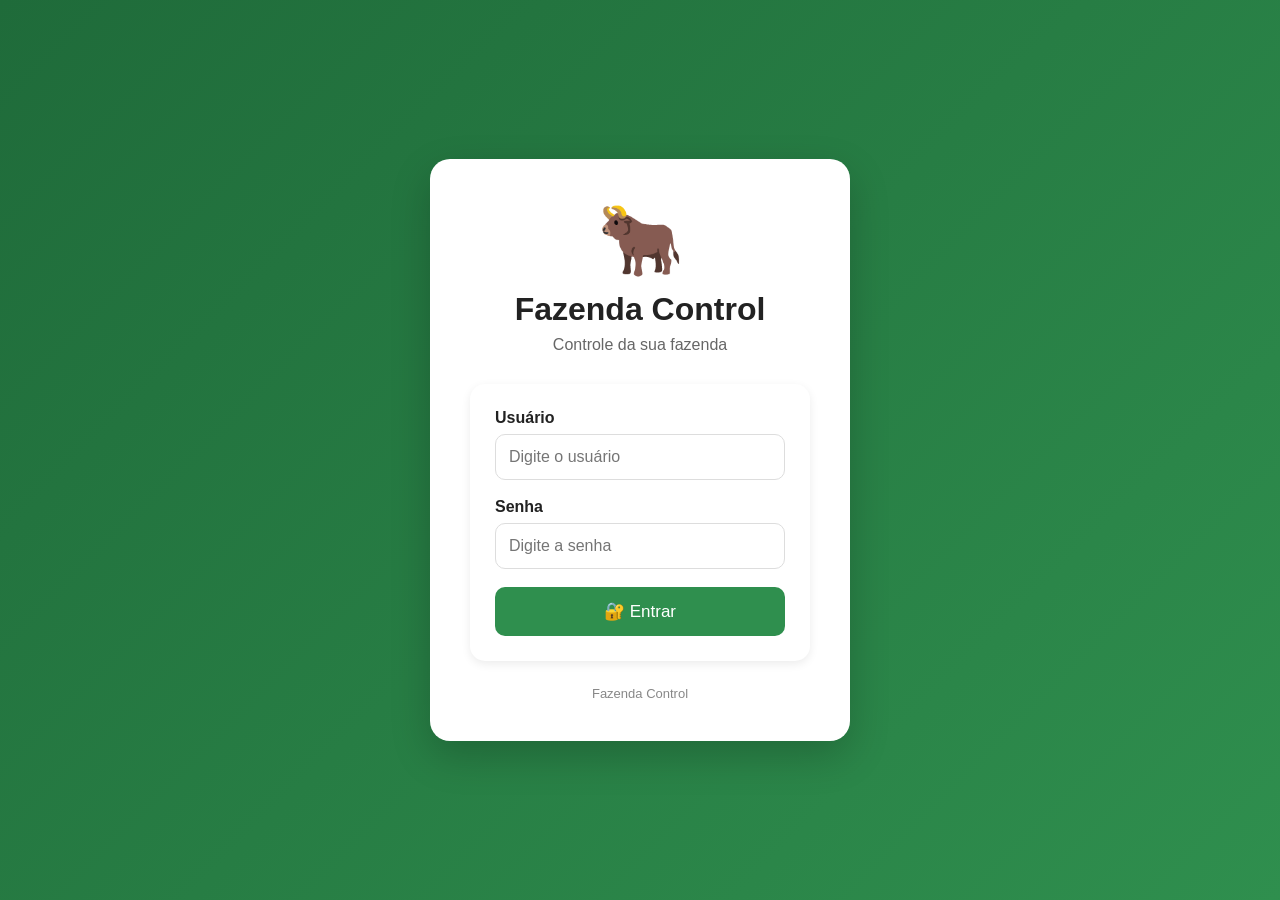
==== login.html @ cb074afe "Add files via upload" ====
<!DOCTYPE html>
<html lang="pt-BR">

<head>
    <meta charset="UTF-8">

    <meta
        name="viewport"
        content="width=device-width, initial-scale=1.0"
    >

    <title>Login - Fazenda Control</title>

    <link rel="stylesheet" href="style.css">
</head>

<body class="tela-login">

    <main class="login-container">

        <div class="login-logo">
            🐂
        </div>

        <h1>Fazenda Control</h1>

        <p class="login-subtitulo">
            Controle da sua fazenda
        </p>

        <form id="formLogin">

            <div class="campo">
                <label>Usuário</label>

                <input
                    type="text"
                    id="usuario"
                    placeholder="Digite o usuário"
                    required
                >
            </div>

            <div class="campo">
                <label>Senha</label>

                <input
                    type="password"
                    id="senha"
                    placeholder="Digite a senha"
                    required
                >
            </div>

            <button type="submit">
                🔐 Entrar
            </button>

        </form>

        <p class="login-info">
            Fazenda Control
        </p>

    </main>

    <script src="script.js"></script>

</body>

</html>
---- style.css ----
* {
    box-sizing: border-box;
    margin: 0;
    padding: 0;
}

body {
    font-family: Arial, sans-serif;
    background: #f4f6f3;
    color: #222;
}

header {
    background: #2f6b3f;
    color: white;
    padding: 25px;
}

header h1 {
    margin-bottom: 8px;
}

main {
    max-width: 900px;
    margin: auto;
    padding: 25px;
}

.boas-vindas {
    margin-bottom: 25px;
}

.boas-vindas h2 {
    margin-bottom: 8px;
}

.cards {
    display: grid;
    grid-template-columns: repeat(3, 1fr);
    gap: 15px;
    margin-bottom: 30px;
}

.card {
    background: white;
    padding: 25px;
    border-radius: 15px;
    text-align: center;
    box-shadow: 0 3px 10px rgba(0, 0, 0, 0.08);
}

.icone {
    font-size: 35px;
}

.card h3 {
    font-size: 30px;
    margin: 10px 0 5px;
}

.manejos {
    background: white;
    padding: 20px;
    border-radius: 15px;
    margin-bottom: 25px;
}

.manejos h2 {
    margin-bottom: 15px;
}

.manejo {
    display: flex;
    justify-content: space-between;
    padding: 15px 0;
    border-bottom: 1px solid #ddd;
}

.acoes {
    display: flex;
    gap: 15px;
}

button {
    flex: 1;
    padding: 15px;
    border: none;
    border-radius: 10px;
    background: #2f6b3f;
    color: white;
    font-size: 16px;
    cursor: pointer;
}

button:hover {
    opacity: 0.85;
}

@media (max-width: 600px) {

    .cards {
        grid-template-columns: 1fr;
    }

    .acoes {
        flex-direction: column;
    }
}.campo {
    margin-bottom: 18px;
}

.campo label {
    display: block;
    font-weight: bold;
    margin-bottom: 7px;
}

.campo input,
.campo select,
.campo textarea {
    width: 100%;
    padding: 13px;
    border: 1px solid #ccc;
    border-radius: 8px;
    font-size: 16px;
    font-family: Arial, sans-serif;
}

.campo textarea {
    min-height: 100px;
    resize: vertical;
}

form {
    background: white;
    padding: 25px;
    border-radius: 15px;
    box-shadow: 0 3px 10px rgba(0, 0, 0, 0.08);
}
#busca {
    width: 100%;
    padding: 15px;
    margin-bottom: 20px;

    border: 1px solid #ccc;
    border-radius: 10px;

    font-size: 16px;
}

.animal {
    margin-bottom: 15px;
}

.animal h3 {
    margin-bottom: 15px;
}

.animal p {
    margin-bottom: 7px;
}

.animal button {
    width: 100%;
}
/* ========================================
   TELA DE LOGIN
======================================== */

.tela-login {

    min-height: 100vh;

    display: flex;

    justify-content: center;

    align-items: center;

    background:
        linear-gradient(
            135deg,
            #1f6b3a,
            #2f8f4e
        );

}


.login-container {

    width: 90%;

    max-width: 420px;

    background: white;

    padding: 40px;

    border-radius: 20px;

    text-align: center;

    box-shadow:
        0 15px 40px
        rgba(0,0,0,0.20);

}


.login-logo {

    font-size: 70px;

    margin-bottom: 10px;

}


.login-container h1 {

    margin-bottom: 8px;

}


.login-subtitulo {

    color: #666;

    margin-bottom: 30px;

}


.login-info {

    margin-top: 25px;

    font-size: 13px;

    color: #888;

}


/* ========================================
   CAMPOS DO LOGIN
======================================== */

.login-container .campo {

    text-align: left;

    margin-bottom: 18px;

}


.login-container input {

    width: 100%;

    padding: 13px;

    border: 1px solid #ddd;

    border-radius: 10px;

    box-sizing: border-box;

    font-size: 16px;

}


.login-container input:focus {

    outline: none;

    border-color: #2f8f4e;

}


/* ========================================
   BOTÃO LOGIN
======================================== */

.login-container button {

    width: 100%;

    padding: 14px;

    border: none;

    border-radius: 10px;

    background: #2f8f4e;

    color: white;

    font-size: 17px;

    cursor: pointer;

}


.login-container button:hover {

    background: #245f36;

}
/* ========================================
   NOVO DASHBOARD - FAZENDA CONTROL
======================================== */


/* TOPO */

.topo {

    display: flex;

    justify-content: space-between;

    align-items: center;

    padding: 20px 30px;

    background: #246b3a;

    color: white;

}


.topo h1 {

    margin: 0;

    font-size: 28px;

}


.topo p {

    margin: 5px 0 0;

    opacity: 0.9;

}


/* BOTÃO SAIR */

.botao-sair {

    width: auto !important;

    padding: 10px 18px !important;

    background: rgba(255,255,255,0.15) !important;

    border: 1px solid rgba(255,255,255,0.5) !important;

}


/* DASHBOARD */

.dashboard {

    width: 90%;

    max-width: 1000px;

    margin: 25px auto;

}


/* FOTO */

.foto-capa {

    height: 280px;

    position: relative;

    overflow: hidden;

    border-radius: 20px;

    background:
        linear-gradient(
            135deg,
            #245f36,
            #4b9b5e
        );

    margin-bottom: 25px;

}


.foto-capa img {

    width: 100%;

    height: 100%;

    object-fit: cover;

}


.foto-texto {

    position: absolute;

    left: 0;

    right: 0;

    bottom: 0;

    padding: 30px;

    color: white;

    background:
        linear-gradient(
            transparent,
            rgba(0,0,0,0.75)
        );

}


.foto-texto h2 {

    margin: 0;

    font-size: 30px;

}


.foto-texto p {

    margin: 8px 0 0;

}


/* BOAS VINDAS */

.boas-vindas {

    margin-bottom: 20px;

}


.boas-vindas h2 {

    margin-bottom: 5px;

}


/* CARDS */

.resumo {

    display: grid;

    grid-template-columns:
        repeat(3, 1fr);

    gap: 15px;

    margin-bottom: 25px;

}


.card-resumo {

    background: white;

    border-radius: 18px;

    padding: 25px;

    text-align: center;

    box-shadow:
        0 5px 18px
        rgba(0,0,0,0.08);

    cursor: pointer;

    transition: 0.2s;

}


.card-resumo:hover {

    transform: translateY(-4px);

}


.card-resumo .icone {

    font-size: 42px;

}


.card-resumo h2 {

    font-size: 30px;

    margin: 8px 0 0;

}


.card-resumo p {

    margin: 5px 0 0;

}


/* MANEJOS */

.proximos {

    background: white;

    padding: 25px;

    border-radius: 18px;

    box-shadow:
        0 5px 18px
        rgba(0,0,0,0.08);

    margin-bottom: 25px;

}


.proximos h2 {

    margin-top: 0;

}


.manejo {

    display: flex;

    justify-content: space-between;

    padding: 16px 0;

    border-bottom: 1px solid #ddd;

}


.manejo:last-child {

    border-bottom: none;

}


/* MENU */

.menu-principal {

    display: grid;

    grid-template-columns:
        repeat(3, 1fr);

    gap: 15px;

}


.menu-principal button {

    min-height: 70px;

    border: none;

    border-radius: 15px;

    background: #2f7d46;

    color: white;

    font-size: 17px;

    cursor: pointer;

}


.menu-principal button:hover {

    background: #245f36;

}


.menu-principal button span {

    margin-left: 8px;

}


/* RODAPÉ */

footer {

    text-align: center;

    padding: 25px;

    color: #777;

    font-size: 13px;

}


/* CELULAR */

@media (max-width: 700px) {

    .topo {

        padding: 15px;

    }


    .topo h1 {

        font-size: 21px;

    }


    .dashboard {

        width: 94%;

    }


    .foto-capa {

        height: 230px;

    }


    .foto-texto {

        padding: 20px;

    }


    .foto-texto h2 {

        font-size: 24px;

    }


    .resumo {

        grid-template-columns: 1fr;

    }


    .menu-principal {

        grid-template-columns: 1fr;

    }


    .manejo {

        flex-direction: column;

        gap: 5px;

    }

}
/* ========================================
   FINANCEIRO
======================================== */

.resumo-financeiro {

    display: grid;

    grid-template-columns:
        repeat(3, 1fr);

    gap: 15px;

    margin-bottom: 25px;

}


.finance-card {

    background: white;

    padding: 25px;

    border-radius: 18px;

    text-align: center;

    box-shadow:
        0 5px 18px
        rgba(0,0,0,0.08);

}


.finance-card div {

    font-size: 40px;

}


.finance-card strong {

    font-size: 23px;

}


.finance-card.entrada {

    border-top:
        5px solid #2e7d32;

}


.finance-card.saida {

    border-top:
        5px solid #c62828;

}


.finance-card.saldo {

    border-top:
        5px solid #1565c0;

}


.valor-entrada {

    color: #2e7d32;

}


.valor-saida {

    color: #c62828;

}


.financeiro-linha {

    display: flex;

    justify-content: space-between;

    align-items: center;

    gap: 20px;

}


.financeiro-item {

    margin-bottom: 15px;

}


@media (max-width: 700px) {

    .resumo-financeiro {

        grid-template-columns: 1fr;

    }


    .financeiro-linha {

        flex-direction: column;

        align-items: flex-start;

    }

}
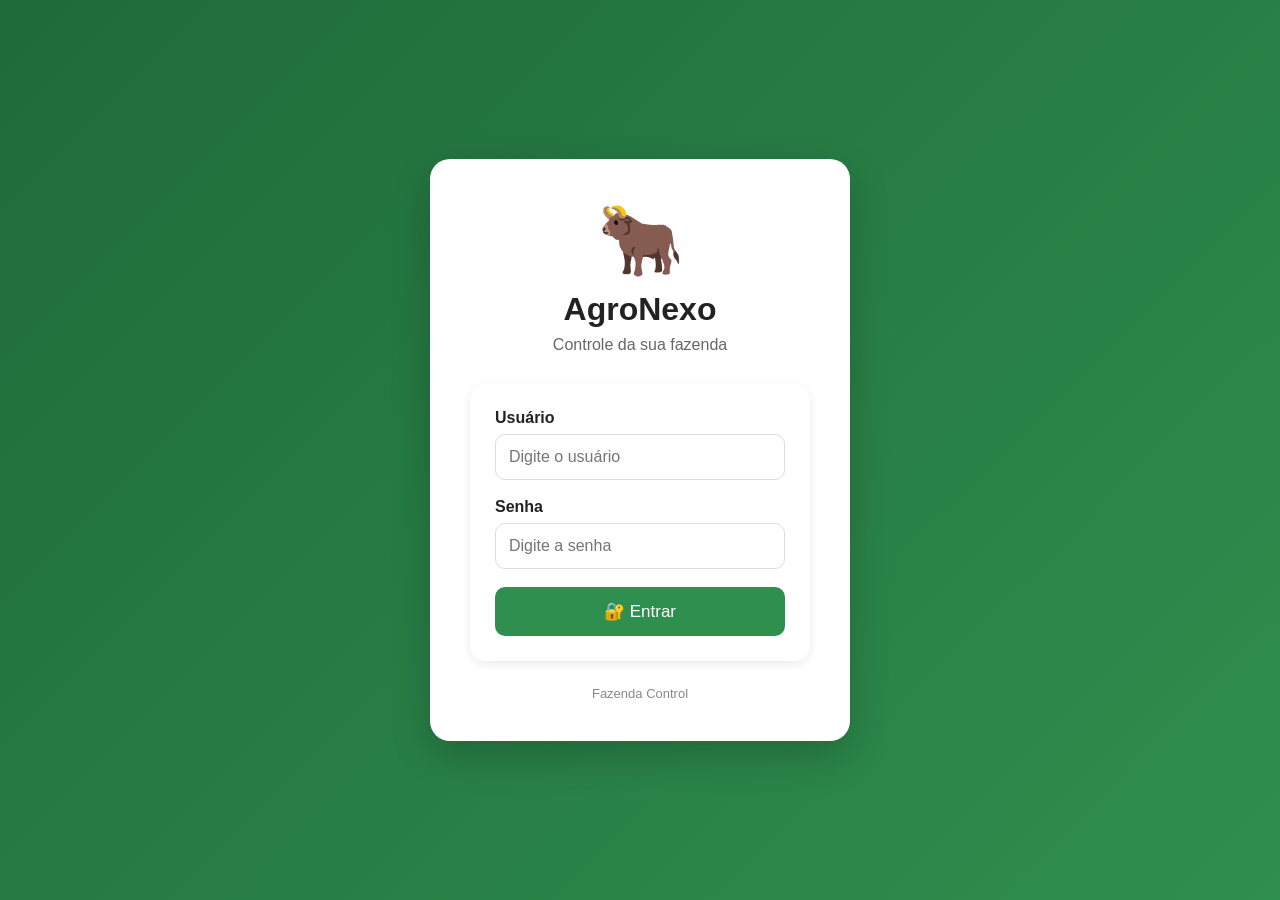
==== commit f22d8525: "Atualizar o login.html" ====
--- a/login.html
+++ b/login.html
@@ -9,7 +9,7 @@
         content="width=device-width, initial-scale=1.0"
     >
 
-    <title>Login - Fazenda Control</title>
+    <title>Login -AgroNexo</title>
 
     <link rel="stylesheet" href="style.css">
 </head>
@@ -22,7 +22,7 @@
             🐂
         </div>
 
-        <h1>Fazenda Control</h1>
+        <h1>AgroNexo</h1>
 
         <p class="login-subtitulo">
             Controle da sua fazenda
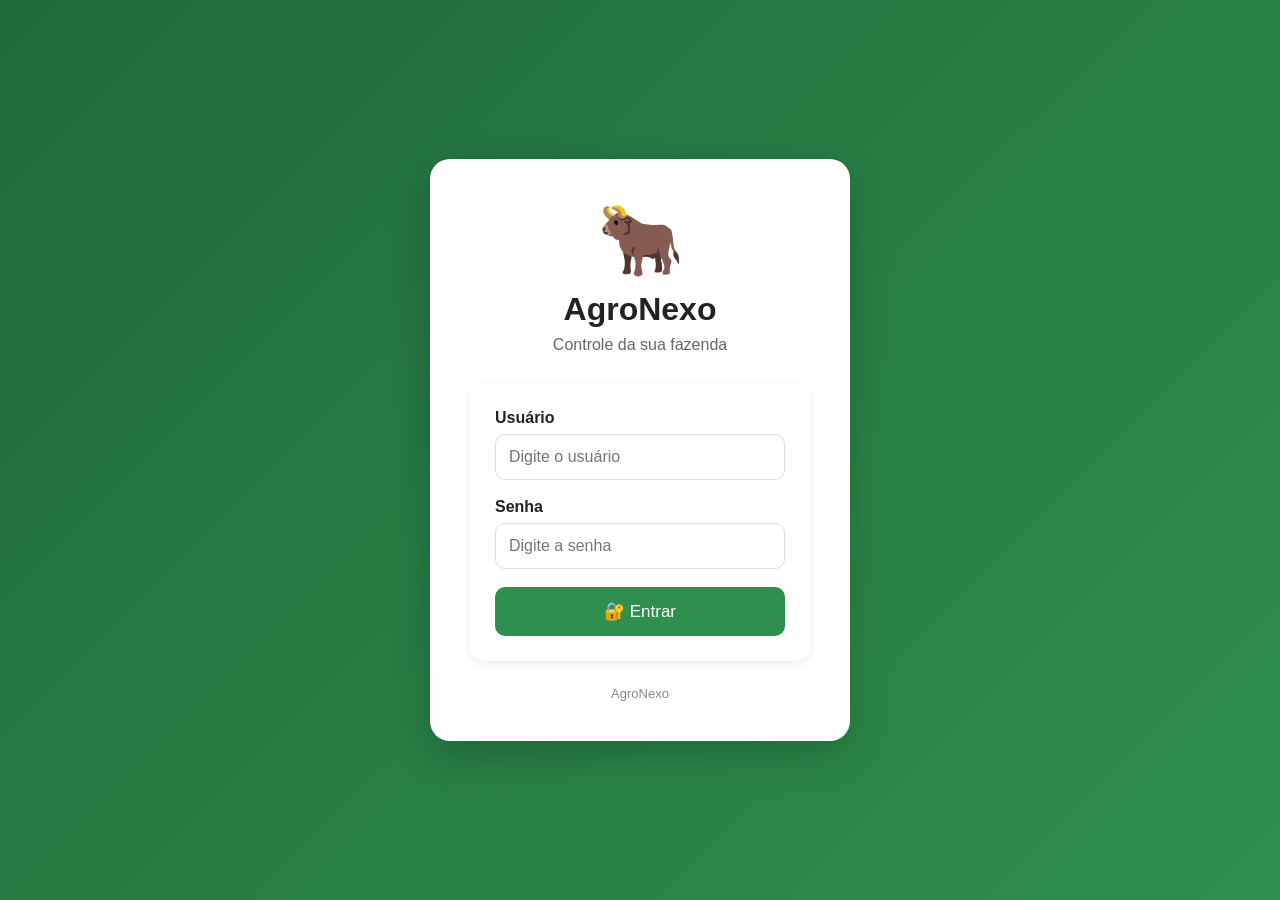
==== commit 2dd5fffd: "Atualizar o login.html" ====
--- a/login.html
+++ b/login.html
@@ -59,7 +59,7 @@
         </form>
 
         <p class="login-info">
-            Fazenda Control
+                AgroNexo
         </p>
 
     </main>
--- a/style.css
+++ b/style.css
@@ -314,7 +314,7 @@
 
 }
 /* ========================================
-   NOVO DASHBOARD - FAZENDA CONTROL
+   NOVO DASHBOARD -     AgroNexo
 ======================================== */
 
 
